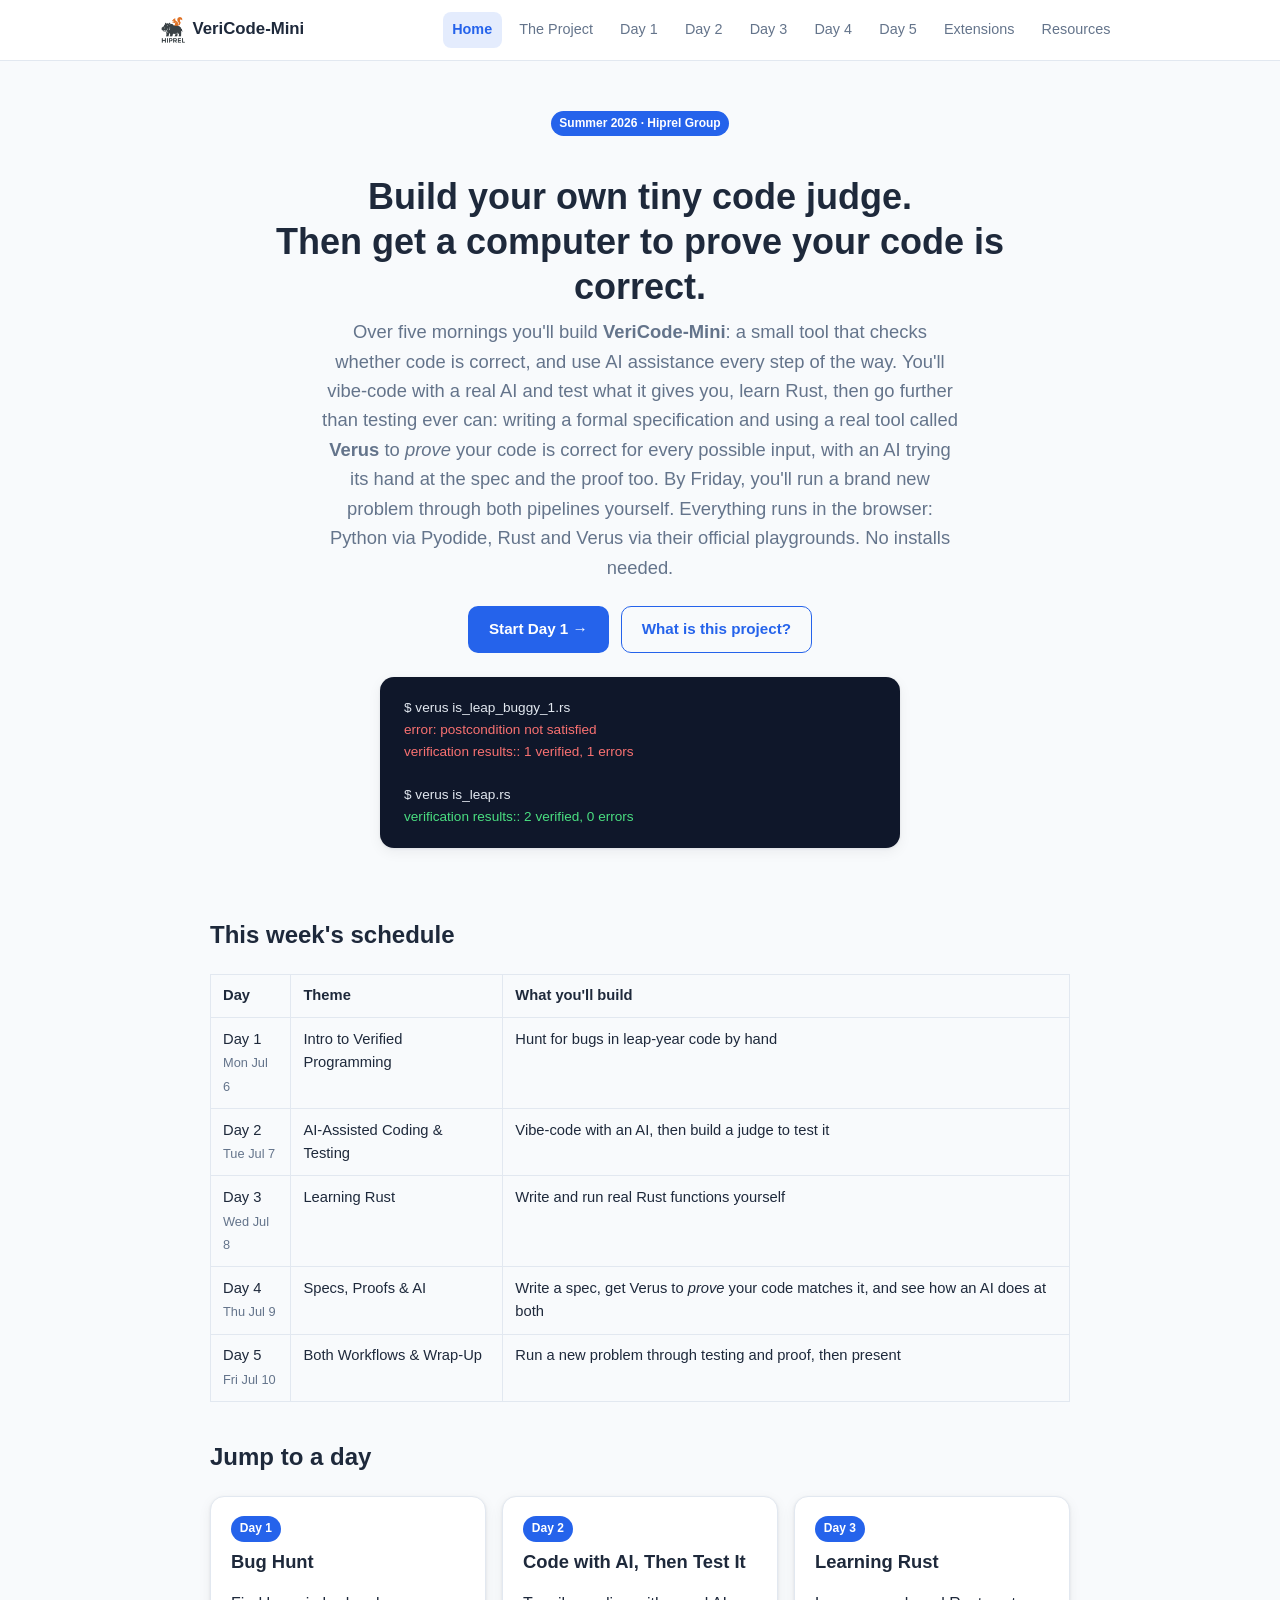
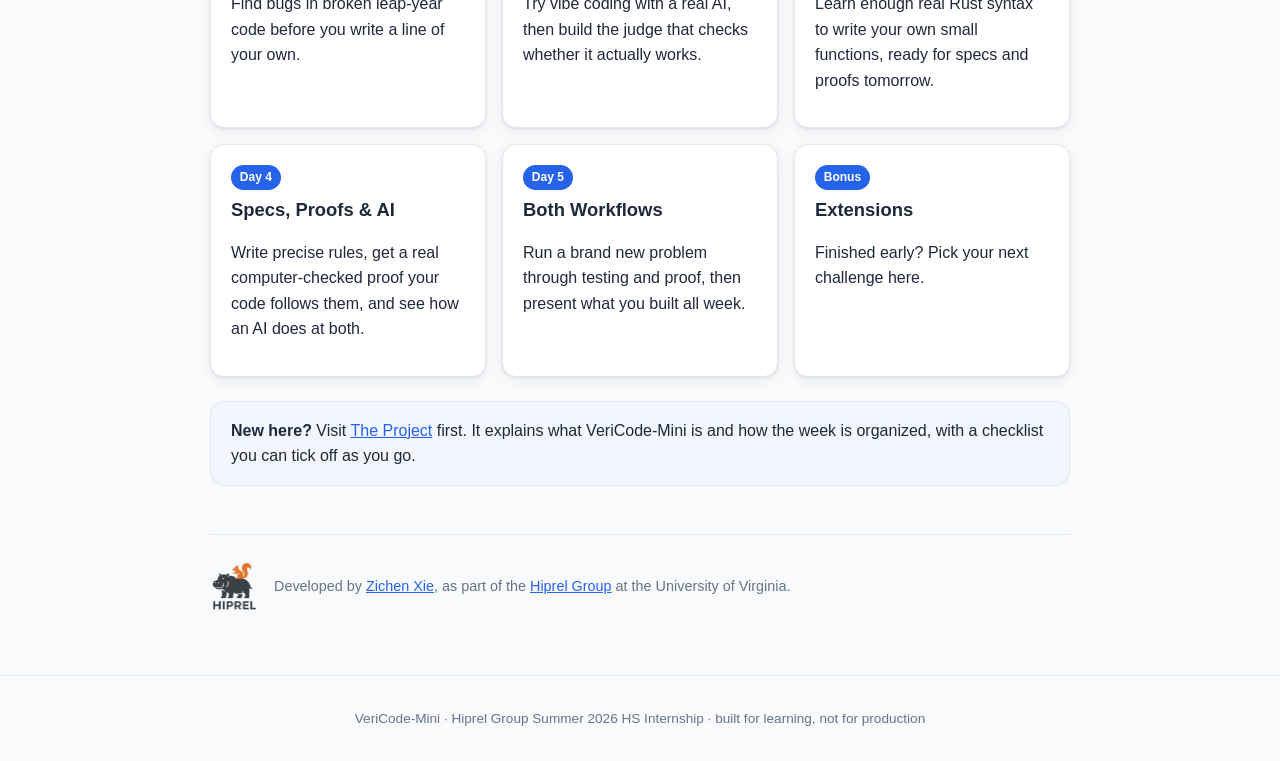
==== index.html @ 75e9c748 "Initial commit: VeriCode-Mini HS internship website" ====
<!doctype html>
<html lang="en">
<head>
<meta charset="utf-8">
<meta name="viewport" content="width=device-width, initial-scale=1">
<title>VeriCode-Mini &middot; HS Internship</title>
<link rel="icon" href="icon/image_nontrans.png">
<link rel="stylesheet" href="css/style.css">
</head>
<body>
<header class="site-header">
  <div class="site-header-inner">
    <a class="brand" href="index.html"><img src="icon/image.png" alt="Hiprel Group" class="brand-icon">VeriCode-Mini</a>
    <button class="nav-toggle" aria-label="Toggle menu">☰</button>
    <nav class="site-nav">
      <a href="index.html">Home</a>
      <a href="project.html">The Project</a>
      <a href="day1.html">Day 1</a>
      <a href="day2.html">Day 2</a>
      <a href="day3.html">Day 3</a>
      <a href="day4.html">Day 4</a>
      <a href="day5.html">Day 5</a>
      <a href="extensions.html">Extensions</a>
      <a href="resources.html">Resources</a>
    </nav>
  </div>
</header>

<section class="hero">
  <div class="container">
    <span class="day-badge">Summer 2026 &middot; Hiprel Group</span>
    <h1>Build your own tiny code judge.<br>Then get a computer to prove your code is correct.</h1>
    <p class="lead">
      Over five mornings you'll build <strong>VeriCode-Mini</strong>: a small tool
      that checks whether code is correct, and use AI assistance every step of the
      way. You'll vibe-code with a real AI and test what it gives you, learn Rust,
      then go further than testing ever can: writing a formal specification and using
      a real tool called <strong>Verus</strong> to <em>prove</em> your code is correct
      for every possible input, with an AI trying its hand at the spec and the proof
      too. By Friday, you'll run a brand new problem through both pipelines yourself.
      Everything runs in the browser: Python via Pyodide, Rust and Verus via their
      official playgrounds. No installs needed.
    </p>
    <div class="hero-actions">
      <a class="btn btn-primary" href="day1.html">Start Day 1 &rarr;</a>
      <a class="btn btn-outline" href="project.html">What is this project?</a>
    </div>

    <div class="hero-terminal" aria-hidden="true">
      <div class="line" style="animation-delay:0.1s">$ verus is_leap_buggy_1.rs</div>
      <div class="line fail" style="animation-delay:0.7s">error: postcondition not satisfied</div>
      <div class="line fail" style="animation-delay:1.2s">verification results:: 1 verified, 1 errors</div>
      <div class="line" style="animation-delay:1.7s">&nbsp;</div>
      <div class="line" style="animation-delay:1.9s">$ verus is_leap.rs</div>
      <div class="line pass" style="animation-delay:2.6s">verification results:: 2 verified, 0 errors</div>
    </div>
  </div>
</section>

<div class="container">
  <h2>This week's schedule</h2>
  <table class="schedule">
    <thead>
      <tr><th>Day</th><th>Theme</th><th>What you'll build</th></tr>
    </thead>
    <tbody>
      <tr><td>Day 1<br><span class="worksheet-note">Mon Jul 6</span></td><td>Intro to Verified Programming</td><td>Hunt for bugs in leap-year code by hand</td></tr>
      <tr><td>Day 2<br><span class="worksheet-note">Tue Jul 7</span></td><td>AI-Assisted Coding &amp; Testing</td><td>Vibe-code with an AI, then build a judge to test it</td></tr>
      <tr><td>Day 3<br><span class="worksheet-note">Wed Jul 8</span></td><td>Learning Rust</td><td>Write and run real Rust functions yourself</td></tr>
      <tr><td>Day 4<br><span class="worksheet-note">Thu Jul 9</span></td><td>Specs, Proofs &amp; AI</td><td>Write a spec, get Verus to <em>prove</em> your code matches it, and see how an AI does at both</td></tr>
      <tr><td>Day 5<br><span class="worksheet-note">Fri Jul 10</span></td><td>Both Workflows &amp; Wrap-Up</td><td>Run a new problem through testing and proof, then present</td></tr>
    </tbody>
  </table>

  <h2>Jump to a day</h2>
  <div class="card-grid">
    <a class="card day-card" href="day1.html"><span class="day-badge">Day 1</span><h3>Bug Hunt</h3><p>Find bugs in broken leap-year code before you write a line of your own.</p></a>
    <a class="card day-card" href="day2.html"><span class="day-badge">Day 2</span><h3>Code with AI, Then Test It</h3><p>Try vibe coding with a real AI, then build the judge that checks whether it actually works.</p></a>
    <a class="card day-card" href="day3.html"><span class="day-badge">Day 3</span><h3>Learning Rust</h3><p>Learn enough real Rust syntax to write your own small functions, ready for specs and proofs tomorrow.</p></a>
    <a class="card day-card" href="day4.html"><span class="day-badge">Day 4</span><h3>Specs, Proofs &amp; AI</h3><p>Write precise rules, get a real computer-checked proof your code follows them, and see how an AI does at both.</p></a>
    <a class="card day-card" href="day5.html"><span class="day-badge">Day 5</span><h3>Both Workflows</h3><p>Run a brand new problem through testing and proof, then present what you built all week.</p></a>
    <a class="card day-card" href="extensions.html"><span class="day-badge">Bonus</span><h3>Extensions</h3><p>Finished early? Pick your next challenge here.</p></a>
  </div>

  <div class="callout tip">
    <strong>New here?</strong> Visit <a href="project.html">The Project</a> first.
    It explains what VeriCode-Mini is and how the week is organized, with a checklist you
    can tick off as you go.
  </div>

  <div class="credits">
    <img src="icon/image.png" alt="Hiprel Group logo" class="credits-logo">
    <p>
      Developed by <a href="https://gax-c.github.io/" target="_blank" rel="noopener">Zichen Xie</a>,
      as part of the <a href="https://wenxiwang.github.io/group.html" target="_blank" rel="noopener">Hiprel Group</a>
      at the University of Virginia.
    </p>
  </div>
</div>

<footer class="site-footer">
  <div class="container">VeriCode-Mini &middot; Hiprel Group Summer 2026 HS Internship &middot; built for learning, not for production</div>
</footer>

<script src="js/site.js"></script>
</body>
</html>
---- css/style.css ----
/* ===== Design tokens ===== */
:root {
  --bg: #f8fafc;
  --bg-card: #ffffff;
  --text: #1e293b;
  --text-muted: #64748b;
  --primary: #2563eb;
  --primary-dark: #1d4ed8;
  --accent: #f59e0b;
  --success: #16a34a;
  --success-bg: #dcfce7;
  --danger: #dc2626;
  --danger-bg: #fee2e2;
  --border: #e2e8f0;
  --radius: 14px;
  --shadow: 0 1px 3px rgba(15, 23, 42, 0.08), 0 4px 14px rgba(15, 23, 42, 0.06);
  --term-bg: #0f172a;
  --term-text: #e2e8f0;
  --term-green: #4ade80;
  --term-red: #f87171;
  --font-body: -apple-system, BlinkMacSystemFont, "Segoe UI", Roboto, Helvetica, Arial, sans-serif;
  --font-mono: ui-monospace, SFMono-Regular, Menlo, Consolas, "Liberation Mono", monospace;
}

@media (prefers-color-scheme: dark) {
  :root {
    --bg: #0b1220;
    --bg-card: #131c2e;
    --text: #e2e8f0;
    --text-muted: #94a3b8;
    --border: #253248;
    --success-bg: #113322;
    --danger-bg: #3a1414;
    --shadow: 0 1px 3px rgba(0, 0, 0, 0.4), 0 4px 14px rgba(0, 0, 0, 0.3);
  }
}

* { box-sizing: border-box; }
html { scroll-behavior: smooth; }
body {
  margin: 0;
  font-family: var(--font-body);
  background: var(--bg);
  color: var(--text);
  line-height: 1.6;
}
h1, h2, h3, h4 { line-height: 1.25; }
h1 { font-size: 2rem; }
h2 { font-size: 1.5rem; margin-top: 2.5rem; }
h3 { font-size: 1.15rem; }
p { color: var(--text); }
a { color: var(--primary); }
code, pre, textarea, .mono { font-family: var(--font-mono); }
.container {
  max-width: 900px;
  margin: 0 auto;
  padding: 0 1.25rem;
}

/* ===== Header / nav ===== */
.site-header {
  position: sticky;
  top: 0;
  z-index: 20;
  background: var(--bg-card);
  border-bottom: 1px solid var(--border);
}
.site-header-inner {
  max-width: 1000px;
  margin: 0 auto;
  padding: 0.75rem 1.25rem;
  display: flex;
  align-items: center;
  justify-content: space-between;
  gap: 1rem;
}
.brand {
  font-weight: 700;
  font-size: 1.05rem;
  text-decoration: none;
  color: var(--text);
  display: flex;
  align-items: center;
  gap: 0.4rem;
  white-space: nowrap;
}
.brand-icon {
  height: 26px;
  width: 26px;
  object-fit: contain;
}
.nav-toggle {
  display: none;
  background: none;
  border: 1px solid var(--border);
  border-radius: 8px;
  padding: 0.4rem 0.6rem;
  font-size: 1rem;
  cursor: pointer;
  color: var(--text);
}
.site-nav {
  display: flex;
  flex-wrap: wrap;
  gap: 0.25rem 0.5rem;
  justify-content: flex-end;
}
.site-nav a {
  color: var(--text-muted);
  text-decoration: none;
  font-size: 0.9rem;
  padding: 0.4rem 0.6rem;
  border-radius: 8px;
  white-space: nowrap;
}
.site-nav a:hover { background: var(--bg); color: var(--text); }
.site-nav a.active { color: var(--primary); font-weight: 600; background: color-mix(in srgb, var(--primary) 12%, transparent); }

@media (max-width: 760px) {
  .nav-toggle { display: inline-block; }
  .site-nav {
    display: none;
    flex-direction: column;
    width: 100%;
    padding-top: 0.5rem;
  }
  .site-nav.open { display: flex; }
  .site-header-inner { flex-wrap: wrap; }
}

/* ===== Hero ===== */
.hero {
  padding: 3rem 0 2rem;
  text-align: center;
}
.hero h1 { font-size: 2.25rem; margin-bottom: 0.5rem; }
.hero p.lead { font-size: 1.15rem; color: var(--text-muted); max-width: 640px; margin: 0 auto 1.5rem; }
.hero-actions { display: flex; gap: 0.75rem; justify-content: center; flex-wrap: wrap; }

.btn {
  display: inline-block;
  padding: 0.65rem 1.25rem;
  border-radius: 10px;
  text-decoration: none;
  font-weight: 600;
  font-size: 0.95rem;
  border: 1px solid transparent;
  cursor: pointer;
}
.btn-primary { background: var(--primary); color: #fff; }
.btn-primary:hover { background: var(--primary-dark); }
.btn-outline { background: transparent; color: var(--primary); border-color: var(--primary); }
.btn-outline:hover { background: color-mix(in srgb, var(--primary) 10%, transparent); }

/* ===== Schedule table ===== */
table.schedule { width: 100%; border-collapse: collapse; margin: 1.5rem 0; }
table.schedule th, table.schedule td {
  border: 1px solid var(--border);
  padding: 0.6rem 0.75rem;
  text-align: left;
  font-size: 0.92rem;
  vertical-align: top;
}
table.schedule th { background: var(--bg); }

/* ===== Cards / grids ===== */
.card-grid {
  display: grid;
  grid-template-columns: repeat(auto-fit, minmax(230px, 1fr));
  gap: 1rem;
  margin: 1.5rem 0;
}
.card {
  background: var(--bg-card);
  border: 1px solid var(--border);
  border-radius: var(--radius);
  padding: 1.1rem 1.25rem;
  box-shadow: var(--shadow);
}
.card h3 { margin-top: 0; }
.day-card {
  text-decoration: none;
  color: inherit;
  display: block;
  transition: transform 0.15s ease, box-shadow 0.15s ease;
}
.day-card:hover { transform: translateY(-3px); box-shadow: 0 6px 20px rgba(15, 23, 42, 0.12); }
.day-badge {
  display: inline-block;
  background: var(--primary);
  color: #fff;
  font-size: 0.75rem;
  font-weight: 700;
  padding: 0.2rem 0.55rem;
  border-radius: 999px;
  margin-bottom: 0.5rem;
}

/* ===== Day-page section blocks ===== */
.section-block {
  border-left: 4px solid var(--primary);
  background: var(--bg-card);
  border-radius: 0 var(--radius) var(--radius) 0;
  padding: 1.25rem 1.5rem;
  margin: 1.5rem 0;
  box-shadow: var(--shadow);
}
.section-block.learn { border-color: var(--primary); }
.section-block.do { border-color: var(--accent); }
.section-block.demo { border-color: #8b5cf6; }
.section-block.materials { border-color: var(--success); }
.section-block.deliverable { border-color: var(--danger); }
.section-block h2 { margin-top: 0; display: flex; align-items: center; gap: 0.5rem; }
.section-tag {
  font-size: 0.7rem;
  text-transform: uppercase;
  letter-spacing: 0.06em;
  color: var(--text-muted);
  font-weight: 700;
}

/* ===== Materials / downloads ===== */
.file-list { list-style: none; padding: 0; margin: 1rem 0; }
.file-list li { margin-bottom: 0.5rem; }
.file-list a {
  display: inline-flex;
  align-items: center;
  gap: 0.5rem;
  padding: 0.5rem 0.85rem;
  background: var(--bg);
  border: 1px solid var(--border);
  border-radius: 8px;
  text-decoration: none;
  font-size: 0.9rem;
  color: var(--text);
}
.file-list a:hover { border-color: var(--primary); color: var(--primary); }

/* ===== Callouts ===== */
.callout {
  border-radius: var(--radius);
  padding: 1rem 1.25rem;
  margin: 1.25rem 0;
  border: 1px solid var(--border);
}
.callout.tip { background: color-mix(in srgb, var(--primary) 6%, var(--bg-card)); }
.callout.warn { background: color-mix(in srgb, var(--accent) 10%, var(--bg-card)); }
.callout.checkpoint { background: color-mix(in srgb, var(--success) 10%, var(--bg-card)); }

/* ===== Code block (copy + open-in-playground) ===== */
.code-block {
  border: 1px solid var(--border);
  border-radius: var(--radius);
  overflow: hidden;
  margin: 1.25rem 0;
  background: var(--term-bg);
}
.code-toolbar {
  display: flex;
  align-items: center;
  gap: 0.6rem;
  padding: 0.55rem 0.85rem;
  background: #1e293b;
  border-bottom: 1px solid #334155;
  flex-wrap: wrap;
}
.code-lang {
  font-size: 0.72rem;
  text-transform: uppercase;
  letter-spacing: 0.06em;
  font-weight: 700;
  color: var(--term-text);
  opacity: 0.7;
  margin-right: auto;
}
.copy-btn {
  padding: 0.4rem 0.8rem;
  border-radius: 8px;
  border: 1px solid #334155;
  background: transparent;
  color: var(--term-text);
  font-size: 0.8rem;
  font-weight: 600;
  cursor: pointer;
}
.copy-btn:hover { background: #334155; }
.open-playground-link {
  padding: 0.4rem 0.8rem;
  border-radius: 8px;
  background: var(--primary);
  color: #fff;
  font-size: 0.8rem;
  font-weight: 600;
  text-decoration: none;
  white-space: nowrap;
}
.open-playground-link:hover { background: var(--primary-dark); }
.code-content {
  margin: 0;
  padding: 0.9rem 1rem;
  color: var(--term-text);
  font-size: 0.85rem;
  line-height: 1.55;
  white-space: pre;
  overflow-x: auto;
  max-height: 420px;
}
.terminal-output {
  margin: 1rem 0;
  padding: 0.9rem 1rem;
  background: var(--term-bg);
  color: var(--term-text);
  border-radius: var(--radius);
  border: 1px solid var(--border);
  font-size: 0.85rem;
  white-space: pre-wrap;
  overflow-x: auto;
}
.terminal-output .ok { color: var(--term-green); }
.terminal-output .bad { color: var(--term-red); }

/* ===== Live playground (editable, backed by the Mini-Judge backend) ===== */
.playground {
  border: 1px solid var(--border);
  border-radius: var(--radius);
  overflow: hidden;
  margin: 1.25rem 0;
  background: var(--term-bg);
}
.pg-run, .pg-reset {
  padding: 0.4rem 0.8rem;
  border-radius: 8px;
  border: 1px solid #334155;
  font-size: 0.8rem;
  font-weight: 600;
  cursor: pointer;
}
.pg-run { background: var(--success); color: #fff; border-color: transparent; }
.pg-run:disabled { opacity: 0.6; cursor: progress; }
.pg-reset { background: transparent; color: var(--term-text); }
.pg-reset:hover { background: #334155; }
.pg-status { font-size: 0.8rem; color: var(--term-text); opacity: 0.75; }
.pg-status.busy { color: var(--accent); opacity: 1; }
.pg-status.done { color: var(--term-green); opacity: 1; }
.pg-status.error { color: var(--term-red); opacity: 1; }
.pg-editor {
  width: 100%;
  border: none;
  resize: vertical;
  padding: 0.9rem 1rem;
  font-size: 0.85rem;
  line-height: 1.55;
  font-family: var(--font-mono);
  background: #0b1220;
  color: #e2e8f0;
  min-height: 160px;
}
.pg-editor:focus { outline: 2px solid var(--primary); outline-offset: -2px; }
.pg-output {
  margin: 0;
  padding: 0.9rem 1rem;
  background: var(--term-bg);
  color: var(--term-text);
  border-top: 1px solid #1e293b;
  font-size: 0.85rem;
  white-space: pre-wrap;
  min-height: 2.5rem;
  max-height: 340px;
  overflow: auto;
}

/* ===== Worksheet tables ===== */
table.worksheet { width: 100%; border-collapse: collapse; margin: 1rem 0; }
table.worksheet th, table.worksheet td {
  border: 1px solid var(--border);
  padding: 0.4rem;
}
table.worksheet th { background: var(--bg); font-size: 0.85rem; }
table.worksheet input, table.worksheet textarea {
  width: 100%;
  border: 1px solid transparent;
  background: transparent;
  padding: 0.35rem;
  font-family: var(--font-body);
  font-size: 0.88rem;
  color: var(--text);
  border-radius: 6px;
}
table.worksheet input:focus, table.worksheet textarea:focus {
  border-color: var(--primary);
  background: var(--bg-card);
  outline: none;
}
.worksheet-note { font-size: 0.8rem; color: var(--text-muted); }
.textbox {
  width: 100%;
  min-height: 120px;
  padding: 0.75rem;
  border: 1px solid var(--border);
  border-radius: 10px;
  font-family: var(--font-body);
  font-size: 0.95rem;
  background: var(--bg-card);
  color: var(--text);
  resize: vertical;
}
.textbox:focus { outline: 2px solid var(--primary); outline-offset: 1px; }
.save-note { font-size: 0.78rem; color: var(--text-muted); margin-top: 0.35rem; }

/* ===== Tier progress diagram ===== */
.tier-track {
  display: flex;
  align-items: flex-start;
  justify-content: space-between;
  margin: 2rem 0 1rem;
  position: relative;
}
.tier-node-wrap { flex: 1; display: flex; flex-direction: column; align-items: center; position: relative; }
.tier-node-wrap:not(:last-child)::after {
  content: "";
  position: absolute;
  top: 22px;
  left: 50%;
  width: 100%;
  height: 4px;
  background: var(--border);
  z-index: 0;
}
.tier-node-wrap.complete:not(:last-child)::after { background: var(--success); }
.tier-node {
  width: 44px; height: 44px;
  border-radius: 50%;
  background: var(--bg-card);
  border: 3px solid var(--border);
  display: flex; align-items: center; justify-content: center;
  font-weight: 700;
  position: relative; z-index: 1;
  transition: all 0.3s ease;
}
.tier-node.complete { border-color: var(--success); background: var(--success); color: #fff; }
.tier-label { font-size: 0.78rem; margin-top: 0.5rem; text-align: center; max-width: 100px; color: var(--text-muted); }
.tier-check-row { text-align: center; margin-top: 0.4rem; }

/* ===== Diagrams (Day pages) ===== */
.diagram { margin: 1.5rem 0; text-align: center; }
.diagram svg { max-width: 100%; height: auto; }
.reveal { opacity: 0; transform: translateY(12px); transition: opacity 0.6s ease, transform 0.6s ease; }
.reveal.visible { opacity: 1; transform: translateY(0); }

/* ===== Terminal typing hero animation ===== */
.hero-terminal {
  background: var(--term-bg);
  color: var(--term-text);
  border-radius: var(--radius);
  padding: 1.25rem 1.5rem;
  max-width: 520px;
  margin: 1.5rem auto 0;
  text-align: left;
  font-size: 0.85rem;
  box-shadow: var(--shadow);
}
.hero-terminal .line { white-space: pre; opacity: 0; animation: fadein 0.4s forwards; }
.hero-terminal .pass { color: var(--term-green); }
.hero-terminal .fail { color: var(--term-red); }
@keyframes fadein { to { opacity: 1; } }

/* ===== Bar chart (Day 4 scoreboard) ===== */
.bar-chart {
  display: flex;
  gap: 3rem;
  align-items: flex-end;
  height: 200px;
  padding: 1rem 2rem;
  border: 1px solid var(--border);
  border-radius: var(--radius);
  background: var(--bg-card);
  margin: 1rem 0;
}
.bar-group { display: flex; flex-direction: column; align-items: center; flex: 1; height: 100%; justify-content: flex-end; }
.bar {
  width: 60px;
  background: var(--primary);
  border-radius: 6px 6px 0 0;
  height: 0%;
  transition: height 0.7s cubic-bezier(0.22, 1, 0.36, 1);
  display: flex;
  align-items: flex-start;
  justify-content: center;
  position: relative;
}
.bar-label {
  position: absolute;
  top: -1.5rem;
  font-weight: 700;
  font-size: 0.9rem;
  color: var(--text);
}
.bar-name { margin-top: 0.6rem; font-size: 0.85rem; color: var(--text-muted); text-align: center; }
.scoreboard-inputs { display: flex; flex-wrap: wrap; gap: 1rem; margin: 1rem 0; font-size: 0.9rem; }
.scoreboard-inputs input { width: 3.5rem; padding: 0.3rem; border: 1px solid var(--border); border-radius: 6px; background: var(--bg-card); color: var(--text); }

/* ===== Quiz (Day 3 ambiguity) ===== */
.quiz-item { margin: 1.25rem 0; padding: 1rem; border: 1px solid var(--border); border-radius: var(--radius); background: var(--bg-card); }
.quiz-item input[type=text] { width: 100%; padding: 0.5rem; border: 1px solid var(--border); border-radius: 8px; font-size: 0.95rem; margin-top: 0.4rem; background: var(--bg-card); color: var(--text); }
.reveal-answer { display: none; margin-top: 0.75rem; padding-top: 0.75rem; border-top: 1px dashed var(--border); font-size: 0.9rem; color: var(--text-muted); }
.reveal-answer.shown { display: block; }
.reveal-btn { margin-top: 0.6rem; }

/* ===== Extensions ===== */
.ext-card { border-left: 4px solid var(--accent); }
.ext-time { float: right; font-size: 0.75rem; color: var(--text-muted); background: var(--bg); padding: 0.15rem 0.5rem; border-radius: 999px; }

/* ===== Checklist (tier list on Project page) ===== */
.tier-list { list-style: none; padding: 0; }
.tier-list li { display: flex; gap: 0.6rem; align-items: flex-start; padding: 0.5rem 0; border-bottom: 1px solid var(--border); }
.tier-list input[type=checkbox] { margin-top: 0.3rem; width: 1.1rem; height: 1.1rem; }

/* ===== Credits ===== */
.credits {
  margin-top: 3rem;
  padding-top: 1.75rem;
  border-top: 1px solid var(--border);
  display: flex;
  align-items: center;
  gap: 1rem;
  flex-wrap: wrap;
}
.credits-logo {
  height: 48px;
  width: 48px;
  object-fit: contain;
  flex-shrink: 0;
}
.credits p {
  margin: 0;
  color: var(--text-muted);
  font-size: 0.9rem;
}

/* ===== Footer ===== */
.site-footer {
  margin-top: 4rem;
  padding: 2rem 0;
  border-top: 1px solid var(--border);
  color: var(--text-muted);
  font-size: 0.85rem;
  text-align: center;
}

/* ===== Print (report template) ===== */
@media print {
  .site-header, .site-footer, .no-print { display: none !important; }
}
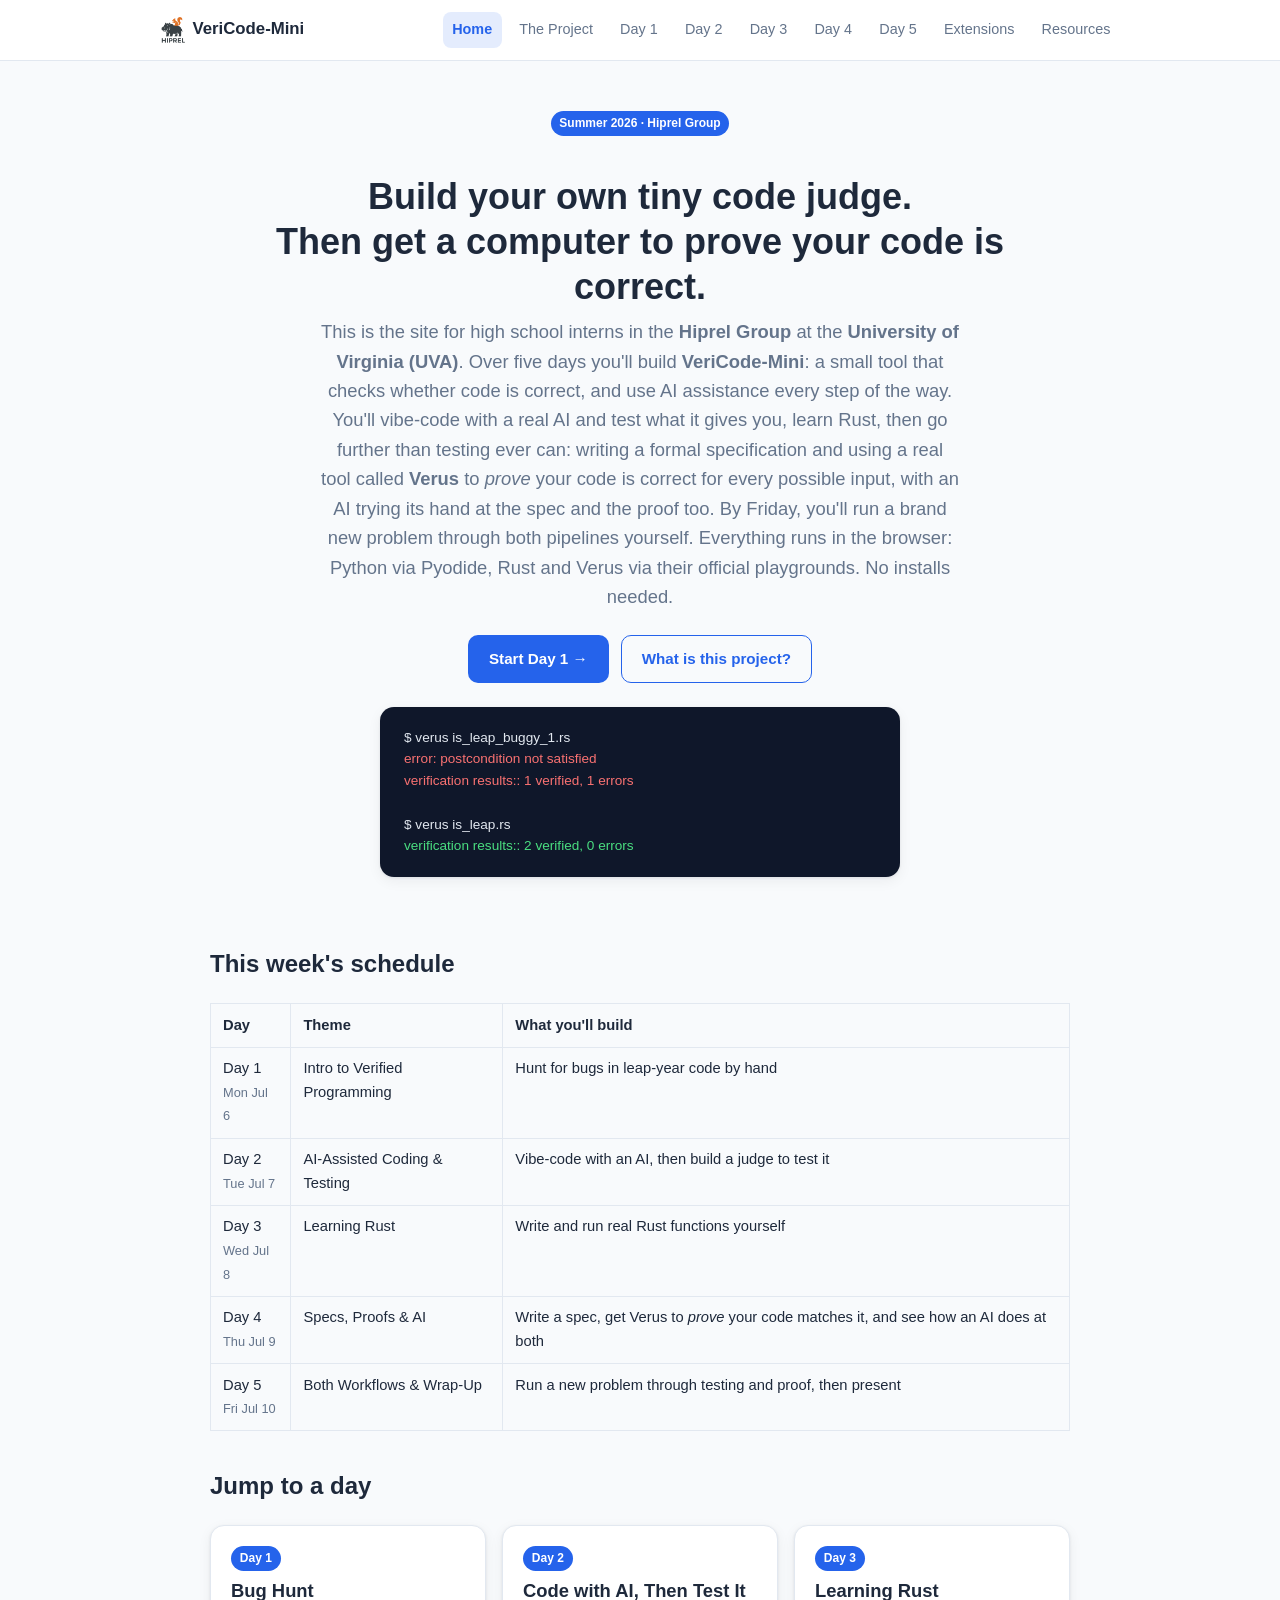
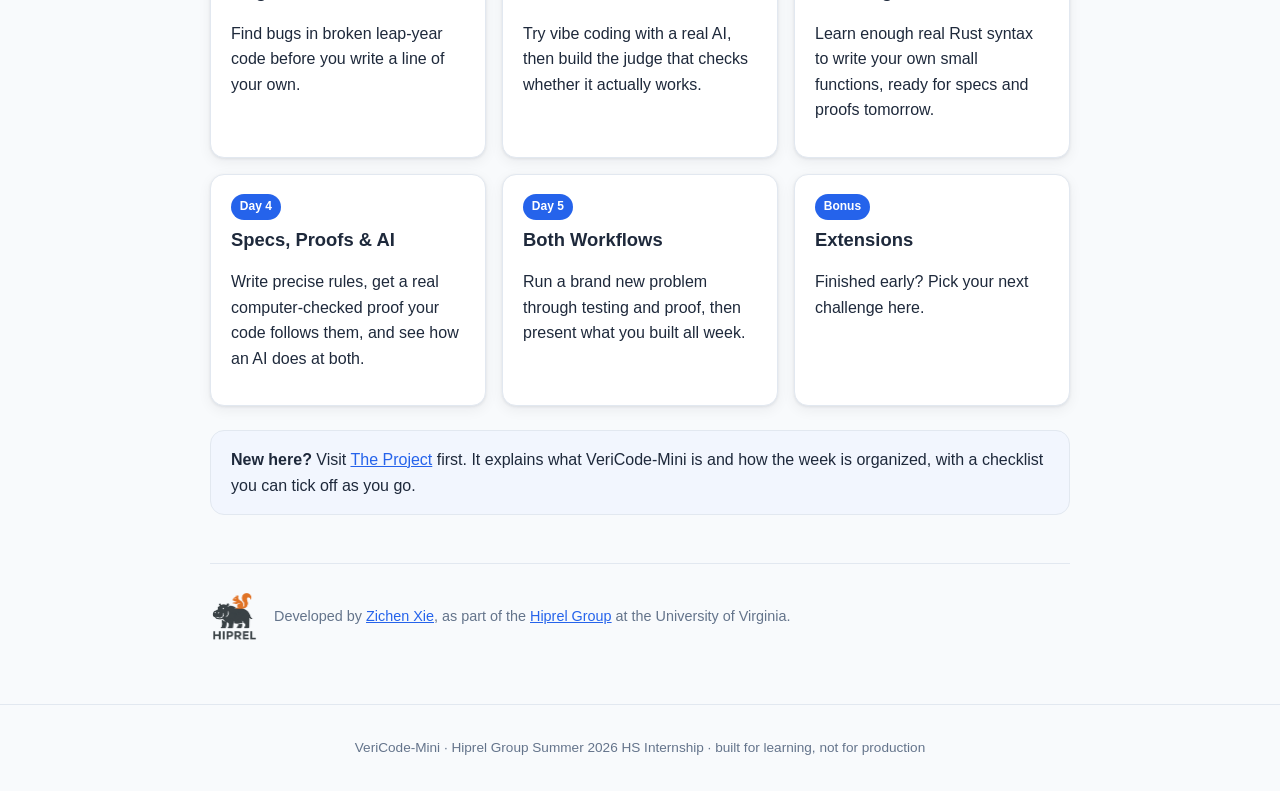
==== commit efe613db: "update, clarify website intent" ====
--- a/index.html
+++ b/index.html
@@ -3,7 +3,7 @@
 <head>
 <meta charset="utf-8">
 <meta name="viewport" content="width=device-width, initial-scale=1">
-<title>VeriCode-Mini &middot; HS Internship</title>
+<title>VeriCode-Mini &middot; Hiprel Group HS Internship, UVA</title>
 <link rel="icon" href="icon/image_nontrans.png">
 <link rel="stylesheet" href="css/style.css">
 </head>
@@ -31,12 +31,14 @@
     <span class="day-badge">Summer 2026 &middot; Hiprel Group</span>
     <h1>Build your own tiny code judge.<br>Then get a computer to prove your code is correct.</h1>
     <p class="lead">
-      Over five mornings you'll build <strong>VeriCode-Mini</strong>: a small tool
-      that checks whether code is correct, and use AI assistance every step of the
-      way. You'll vibe-code with a real AI and test what it gives you, learn Rust,
-      then go further than testing ever can: writing a formal specification and using
-      a real tool called <strong>Verus</strong> to <em>prove</em> your code is correct
-      for every possible input, with an AI trying its hand at the spec and the proof
+      This is the site for high school interns in the <strong>Hiprel Group</strong>
+      at the <strong>University of Virginia (UVA)</strong>. Over five days you'll
+      build <strong>VeriCode-Mini</strong>: a small tool that checks whether code
+      is correct, and use AI assistance every step of the way. You'll vibe-code
+      with a real AI and test what it gives you, learn Rust, then go further than
+      testing ever can: writing a formal specification and using a real tool
+      called <strong>Verus</strong> to <em>prove</em> your code is correct for
+      every possible input, with an AI trying its hand at the spec and the proof
       too. By Friday, you'll run a brand new problem through both pipelines yourself.
       Everything runs in the browser: Python via Pyodide, Rust and Verus via their
       official playgrounds. No installs needed.
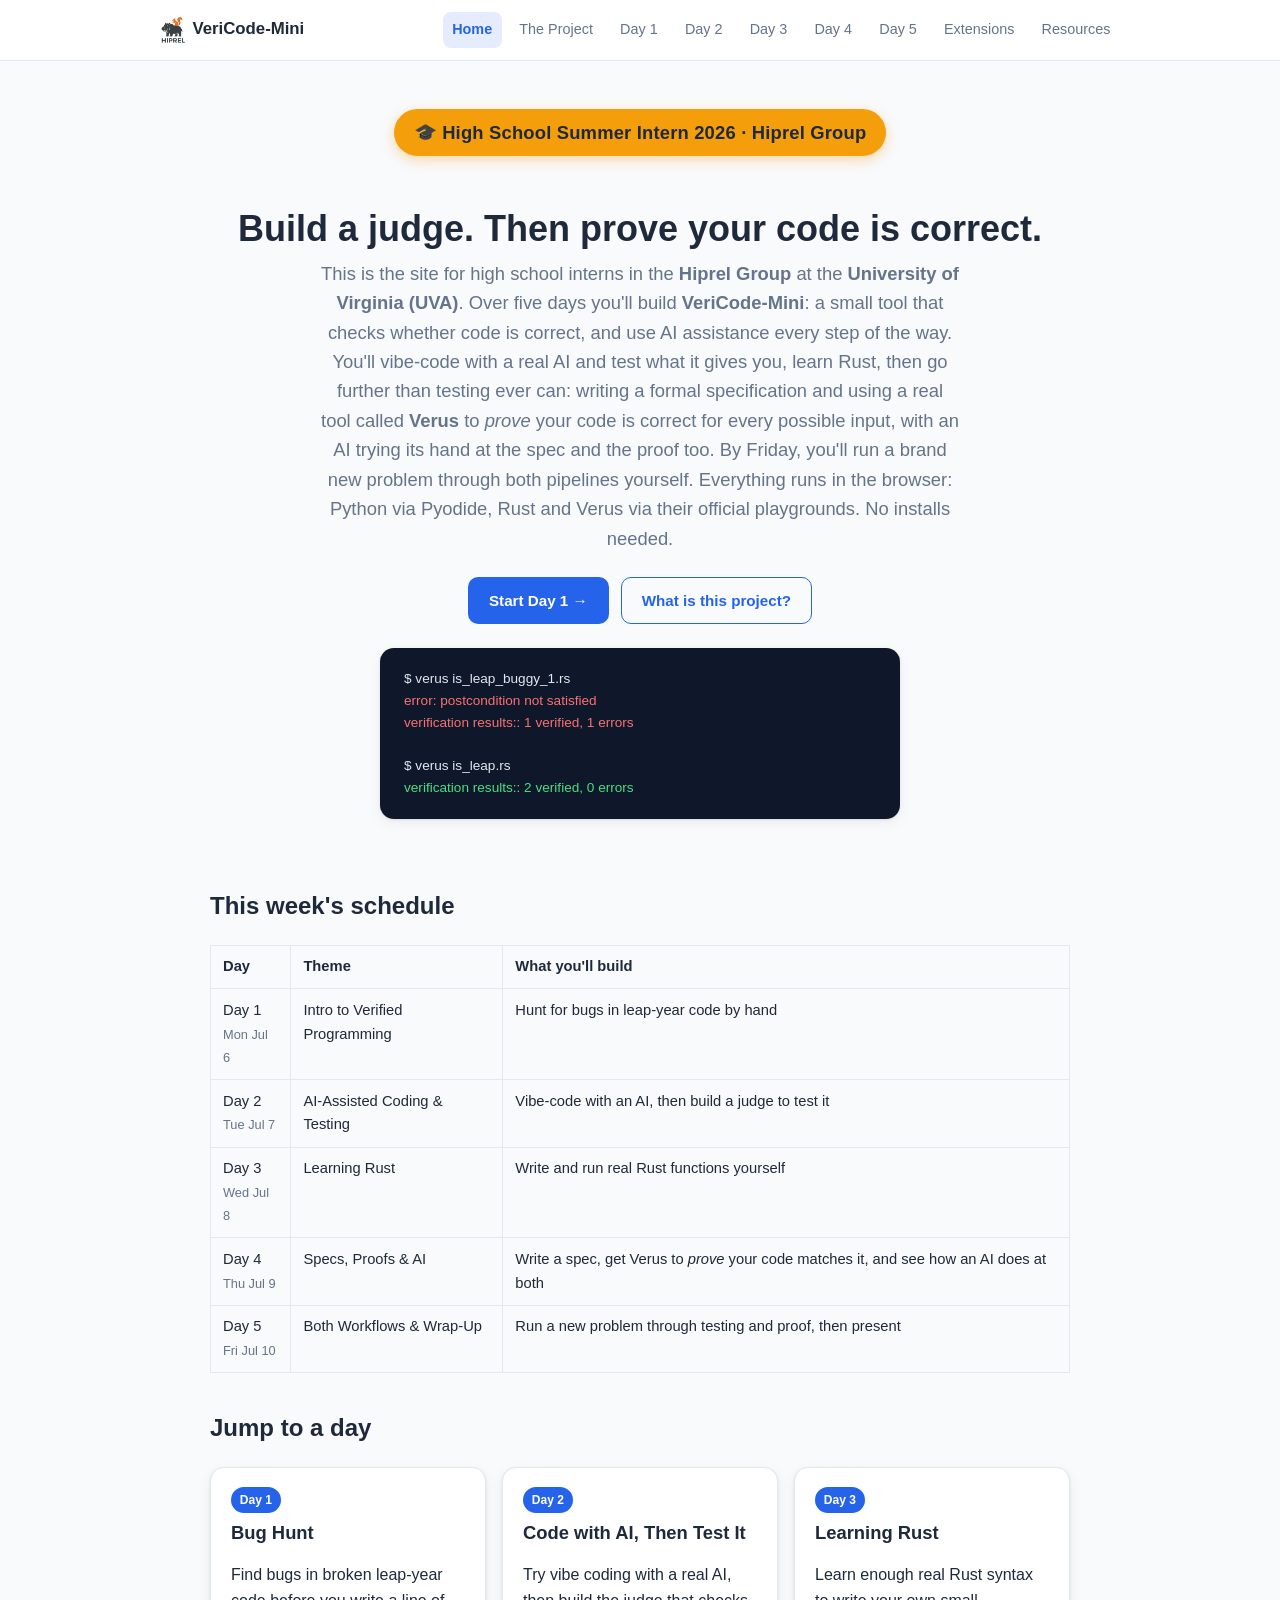
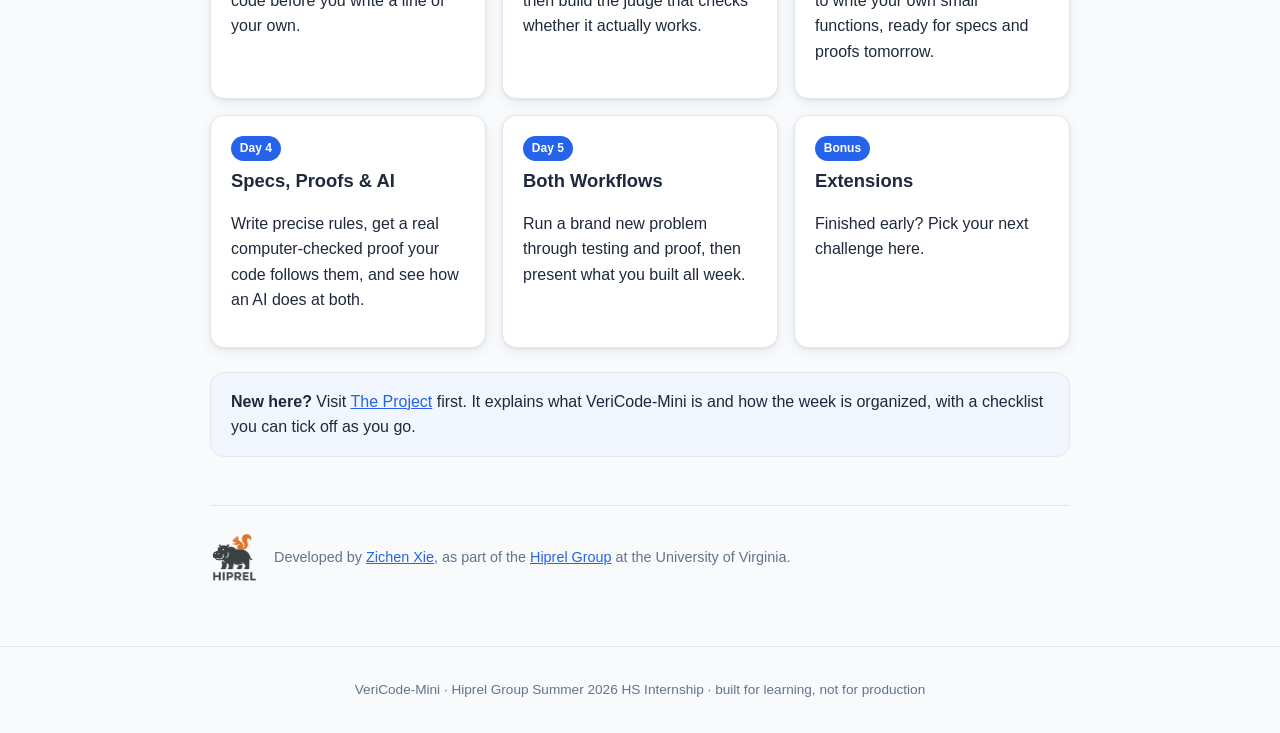
==== commit 71998854: "update homepage" ====
--- a/index.html
+++ b/index.html
@@ -28,8 +28,8 @@
 
 <section class="hero">
   <div class="container">
-    <span class="day-badge">Summer 2026 &middot; Hiprel Group</span>
-    <h1>Build your own tiny code judge.<br>Then get a computer to prove your code is correct.</h1>
+    <span class="hero-audience-badge">🎓 High School Summer Intern 2026 &middot; Hiprel Group</span>
+    <h1>Build a judge. Then prove your code is correct.</h1>
     <p class="lead">
       This is the site for high school interns in the <strong>Hiprel Group</strong>
       at the <strong>University of Virginia (UVA)</strong>. Over five days you'll
--- a/css/style.css
+++ b/css/style.css
@@ -137,6 +137,22 @@
 .hero p.lead { font-size: 1.15rem; color: var(--text-muted); max-width: 640px; margin: 0 auto 1.5rem; }
 .hero-actions { display: flex; gap: 0.75rem; justify-content: center; flex-wrap: wrap; }
 
+.hero-audience-badge {
+  display: inline-block;
+  background: var(--accent);
+  color: #1e293b;
+  font-size: 1.15rem;
+  font-weight: 800;
+  padding: 0.55rem 1.25rem;
+  border-radius: 999px;
+  margin-bottom: 1.25rem;
+  box-shadow: 0 4px 14px rgba(245, 158, 11, 0.35);
+  letter-spacing: 0.01em;
+}
+@media (max-width: 480px) {
+  .hero-audience-badge { font-size: 0.95rem; padding: 0.5rem 1rem; }
+}
+
 .btn {
   display: inline-block;
   padding: 0.65rem 1.25rem;
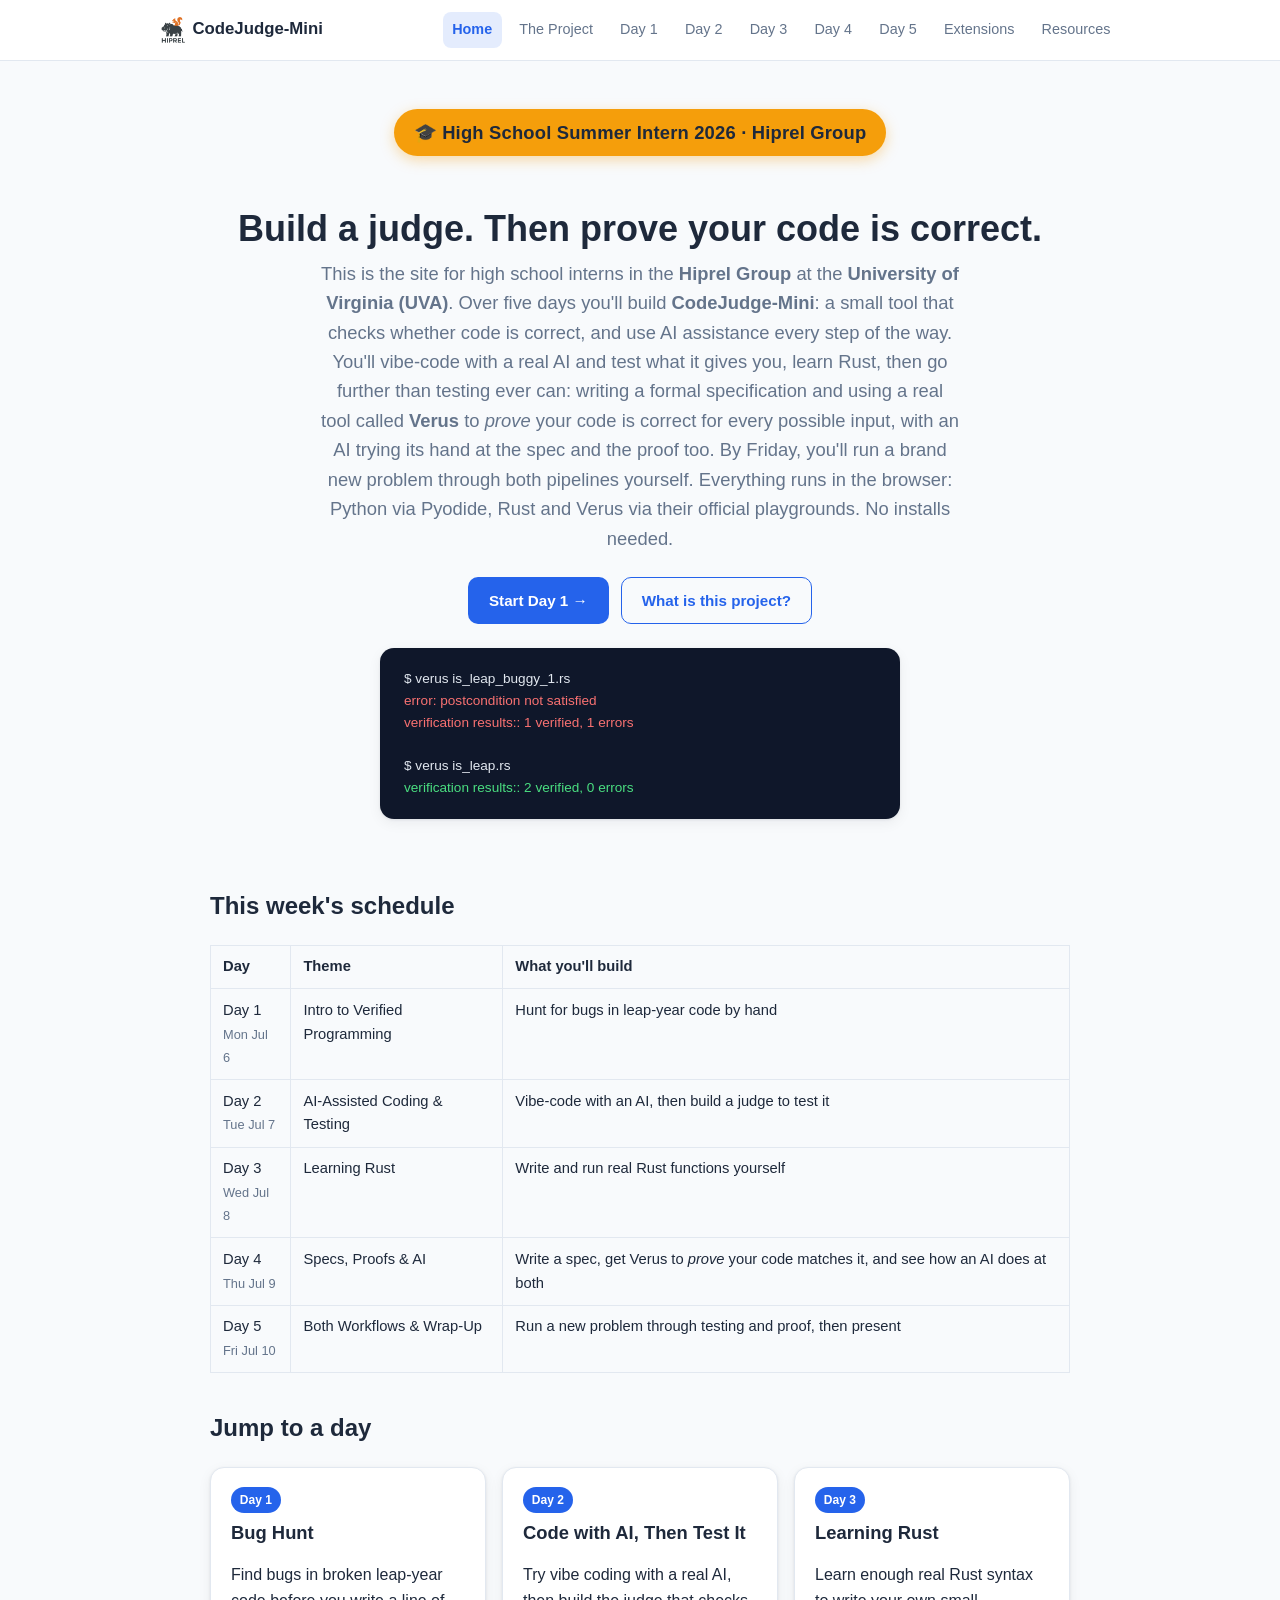
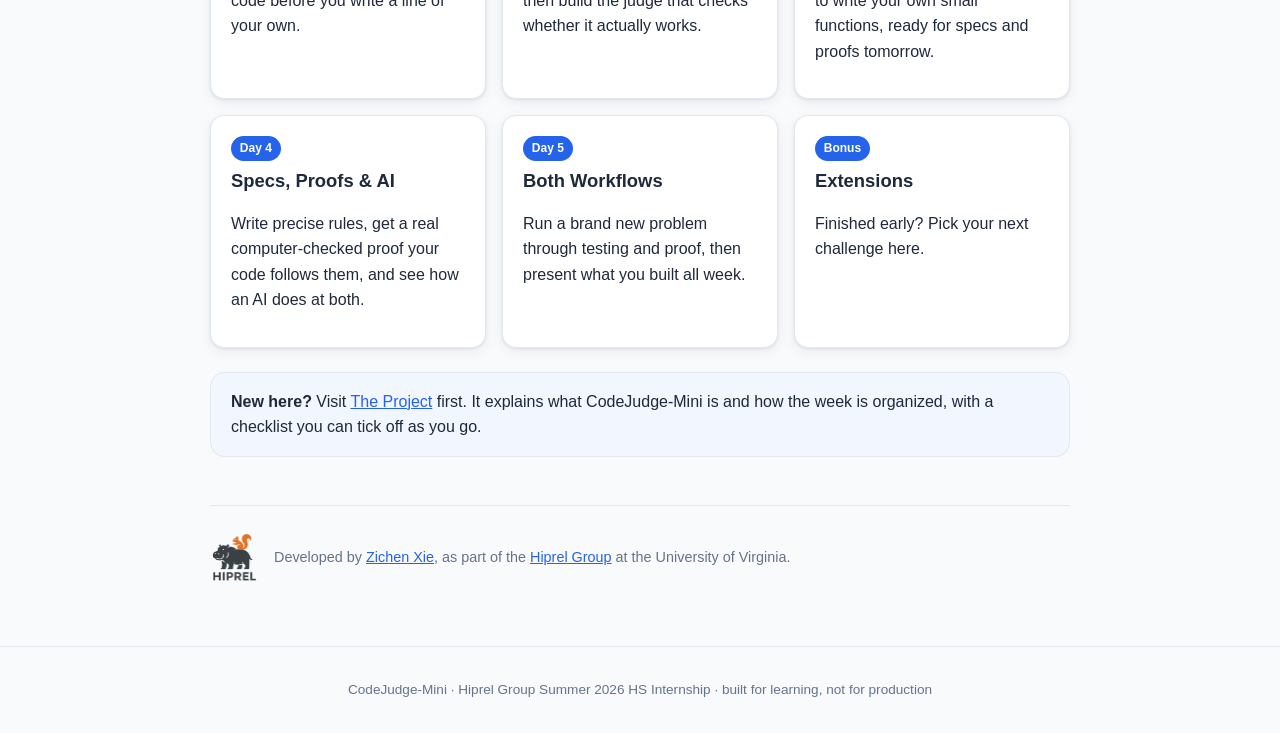
==== commit 5e85d2b5: "change name to CodeJudge-Mini" ====
--- a/index.html
+++ b/index.html
@@ -3,14 +3,14 @@
 <head>
 <meta charset="utf-8">
 <meta name="viewport" content="width=device-width, initial-scale=1">
-<title>VeriCode-Mini &middot; Hiprel Group HS Internship, UVA</title>
+<title>CodeJudge-Mini &middot; Hiprel Group HS Internship, UVA</title>
 <link rel="icon" href="icon/image_nontrans.png">
 <link rel="stylesheet" href="css/style.css">
 </head>
 <body>
 <header class="site-header">
   <div class="site-header-inner">
-    <a class="brand" href="index.html"><img src="icon/image.png" alt="Hiprel Group" class="brand-icon">VeriCode-Mini</a>
+    <a class="brand" href="index.html"><img src="icon/image.png" alt="Hiprel Group" class="brand-icon">CodeJudge-Mini</a>
     <button class="nav-toggle" aria-label="Toggle menu">☰</button>
     <nav class="site-nav">
       <a href="index.html">Home</a>
@@ -33,7 +33,7 @@
     <p class="lead">
       This is the site for high school interns in the <strong>Hiprel Group</strong>
       at the <strong>University of Virginia (UVA)</strong>. Over five days you'll
-      build <strong>VeriCode-Mini</strong>: a small tool that checks whether code
+      build <strong>CodeJudge-Mini</strong>: a small tool that checks whether code
       is correct, and use AI assistance every step of the way. You'll vibe-code
       with a real AI and test what it gives you, learn Rust, then go further than
       testing ever can: writing a formal specification and using a real tool
@@ -86,7 +86,7 @@
 
   <div class="callout tip">
     <strong>New here?</strong> Visit <a href="project.html">The Project</a> first.
-    It explains what VeriCode-Mini is and how the week is organized, with a checklist you
+    It explains what CodeJudge-Mini is and how the week is organized, with a checklist you
     can tick off as you go.
   </div>
 
@@ -101,7 +101,7 @@
 </div>
 
 <footer class="site-footer">
-  <div class="container">VeriCode-Mini &middot; Hiprel Group Summer 2026 HS Internship &middot; built for learning, not for production</div>
+  <div class="container">CodeJudge-Mini &middot; Hiprel Group Summer 2026 HS Internship &middot; built for learning, not for production</div>
 </footer>
 
 <script src="js/site.js"></script>
